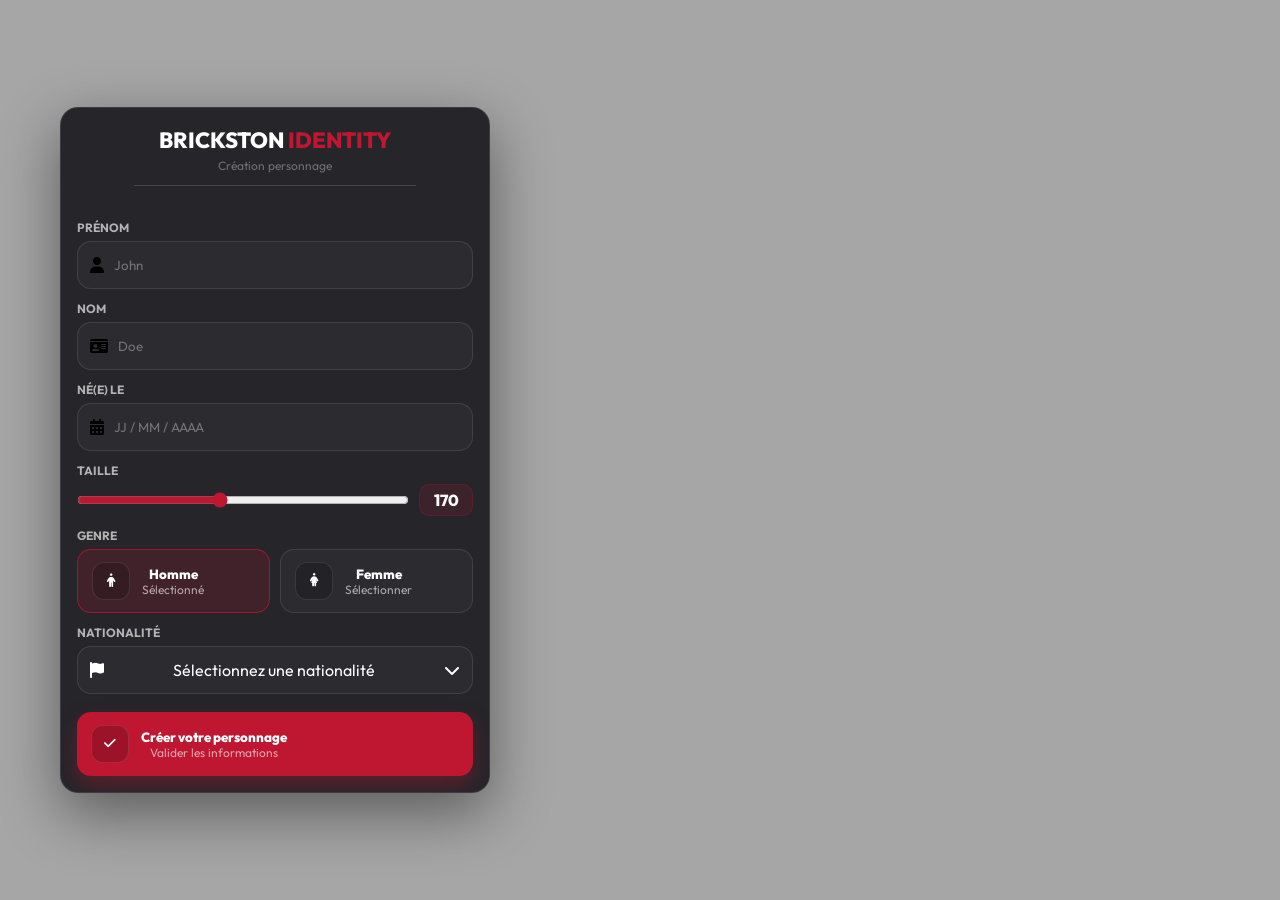
==== UI/index.html @ 40f12c7e "Add files via upload" ====
<!DOCTYPE html>
<html lang="fr">
<head>

<meta charset="UTF-8">
<meta name="viewport" content="width=device-width, initial-scale=1.0">

<title>ARISE Identity</title>

<link rel="stylesheet" href="style.css">

<link rel="stylesheet"
href="https://cdnjs.cloudflare.com/ajax/libs/font-awesome/6.4.0/css/all.min.css">

<link href="https://fonts.googleapis.com/css2?family=Outfit:wght@300;400;600;800&display=swap" rel="stylesheet">

<script src="https://code.jquery.com/jquery-3.6.0.min.js"></script>

</head>

<body>

<div class="identity-card">

<!-- HEADER -->

<div class="card-header">
<div class="card-title">
BRICKSTON <span class="accent">IDENTITY</span>
</div>

<div class="card-subtitle">
Création personnage
</div>

<div class="header-divider"></div>
</div>

<!-- BODY -->

<div class="card-body">

<!-- prénom -->

<div class="field">
<div class="field-label">PRÉNOM</div>

<div class="field-box">
<i class="fa-solid fa-user"></i>
<input type="text" placeholder="John">
</div>
</div>

<!-- nom -->

<div class="field">
<div class="field-label">NOM</div>

<div class="field-box">
<i class="fa-solid fa-id-card"></i>
<input type="text" placeholder="Doe">
</div>
</div>

<!-- date -->

<div class="field">
<div class="field-label">NÉ(E) LE</div>

<div class="field-box">
<i class="fa-solid fa-calendar-days"></i>
<input type="text" placeholder="JJ / MM / AAAA">
</div>
</div>

<!-- taille -->

<div class="field">
<div class="field-label">TAILLE</div>

<div class="slider-wrap">
<input id="height" type="range" min="140" max="210" value="170">
<div id="heightValue" class="slider-value">170</div>
</div>
</div>

<!-- GENRE -->

<div class="field">
<div class="field-label">GENRE</div>

<div class="gender-row">

<button class="gender-btn active">
<div class="icon-square">
<i class="fa-solid fa-person"></i>
</div>

<div class="btn-text">
<div class="btn-title">Homme</div>
<div class="btn-sub">Sélectionné</div>
</div>
</button>

<button class="gender-btn">
<div class="icon-square">
<i class="fa-solid fa-person-dress"></i>
</div>

<div class="btn-text">
<div class="btn-title">Femme</div>
<div class="btn-sub">Sélectionner</div>
</div>
</button>

</div>
</div>

<!-- NATIONALITÉ -->

<div class="field">
<div class="field-label">NATIONALITÉ</div>

<div class="dropdown">

<div class="dropdown-selected">
<i class="fa-solid fa-flag"></i>
<span>Sélectionnez une nationalité</span>
<i class="fa-solid fa-chevron-down"></i>
</div>

<div class="dropdown-list">

<div class="option">France</div>
<div class="option">Belgique</div>
<div class="option">Canada</div>
<div class="option">USA</div>
<div class="option">Espagne</div>
<div class="option">Italie</div>

</div>
</div>
</div>

<!-- bouton -->

<button class="action-btn primary big">

<div class="icon-square">
<i class="fa-solid fa-check"></i>
</div>

<div class="btn-text">
<div class="btn-title">Créer votre personnage</div>
<div class="btn-sub">Valider les informations</div>
</div>

</button>

</div>
</div>

<script src="script.js"></script>

</body>
</html>
---- UI/style.css ----
:root{
--primary:#bf1731;
--primary-glow:rgba(191,23,49,.35);
--bg:rgba(30,30,35,.95);
--border:rgba(255,255,255,.1);
--muted:rgba(255,255,255,.6);
}

*{
margin:0;
padding:0;
box-sizing:border-box;
font-family:'Outfit',sans-serif;
}

body{
height:100vh;
background:rgba(0,0,0,.35);
display:flex;
align-items:center;
padding-left:60px;
}

/* card */

.identity-card{
width:430px;
border-radius:18px;
background:var(--bg);
border:1px solid var(--border);
box-shadow:0 20px 60px rgba(0,0,0,.45);
overflow:hidden;
}

/* header */

.card-header{
padding:18px;
text-align:center;
}

.card-title{
font-size:22px;
font-weight:800;
color:white;
}

.accent{
color:var(--primary);
}

.card-subtitle{
margin-top:4px;
font-size:12px;
color:rgba(255,255,255,.35);
}

.header-divider{
margin:12px auto 0;
width:72%;
height:1px;
background:rgba(255,255,255,.14);
}

/* body */

.card-body{
padding:16px;
display:flex;
flex-direction:column;
gap:12px;
}

/* fields */

.field-label{
font-size:12px;
font-weight:700;
color:rgba(255,255,255,.65);
margin-bottom:6px;
}

.field-box{
display:flex;
align-items:center;
gap:10px;
height:48px;
border-radius:14px;
border:1px solid var(--border);
background:rgba(255,255,255,.03);
padding:0 12px;
}

.field-box input{
width:100%;
border:none;
outline:none;
background:none;
color:white;
}

/* slider */

.slider-wrap{
display:flex;
align-items:center;
gap:10px;
}

.slider-wrap input{
flex:1;
accent-color:var(--primary);
}

.slider-value{
width:54px;
height:32px;
border-radius:10px;
display:flex;
align-items:center;
justify-content:center;
background:rgba(191,23,49,.15);
border:1px solid rgba(191,23,49,.25);
color:white;
font-weight:800;
}

/* GENRE */

.gender-row{
display:flex;
gap:10px;
}

.gender-btn{
flex:1;
height:64px;
display:flex;
align-items:center;
gap:12px;
border-radius:14px;
border:1px solid var(--border);
background:rgba(255,255,255,.03);
cursor:pointer;
transition:.2s;
color:white;
padding:0 14px;
}

.gender-btn:hover{
background:rgba(255,255,255,.06);
transform:translateY(-1px);
}

.gender-btn.active{
background:rgba(191,23,49,.18);
border-color:rgba(191,23,49,.7);
}

/* icons */

.icon-square{
width:38px;
height:38px;
border-radius:12px;
display:flex;
align-items:center;
justify-content:center;
background:rgba(0,0,0,.18);
border:1px solid rgba(255,255,255,.1);
}

.btn-text{
display:flex;
flex-direction:column;
}

.btn-title{
font-weight:800;
}

.btn-sub{
font-size:12px;
color:var(--muted);
}

/* dropdown */

.dropdown{
position:relative;
}

.dropdown-selected{
display:flex;
align-items:center;
justify-content:space-between;
gap:10px;
height:48px;
border-radius:14px;
border:1px solid var(--border);
background:rgba(255,255,255,.03);
padding:0 12px;
color:white;
cursor:pointer;
}

.dropdown-list{
position:absolute;
top:54px;
left:0;
width:100%;
background:var(--bg);
border:1px solid var(--border);
border-radius:14px;
overflow:hidden;
max-height:0;
opacity:0;
transition:.25s;
}

.dropdown.open .dropdown-list{
max-height:200px;
opacity:1;
}

.option{
padding:10px 14px;
cursor:pointer;
color:white;
}

.option:hover{
background:rgba(191,23,49,.2);
}

/* CTA */

.action-btn{
width:100%;
height:64px;
border-radius:14px;
border:none;
display:flex;
align-items:center;
gap:12px;
padding:0 14px;
cursor:pointer;
color:white;
margin-top:6px;
}

.primary{
background:var(--primary);
box-shadow:0 10px 22px var(--primary-glow);
}

.primary:hover{
transform:translateY(-2px);
}
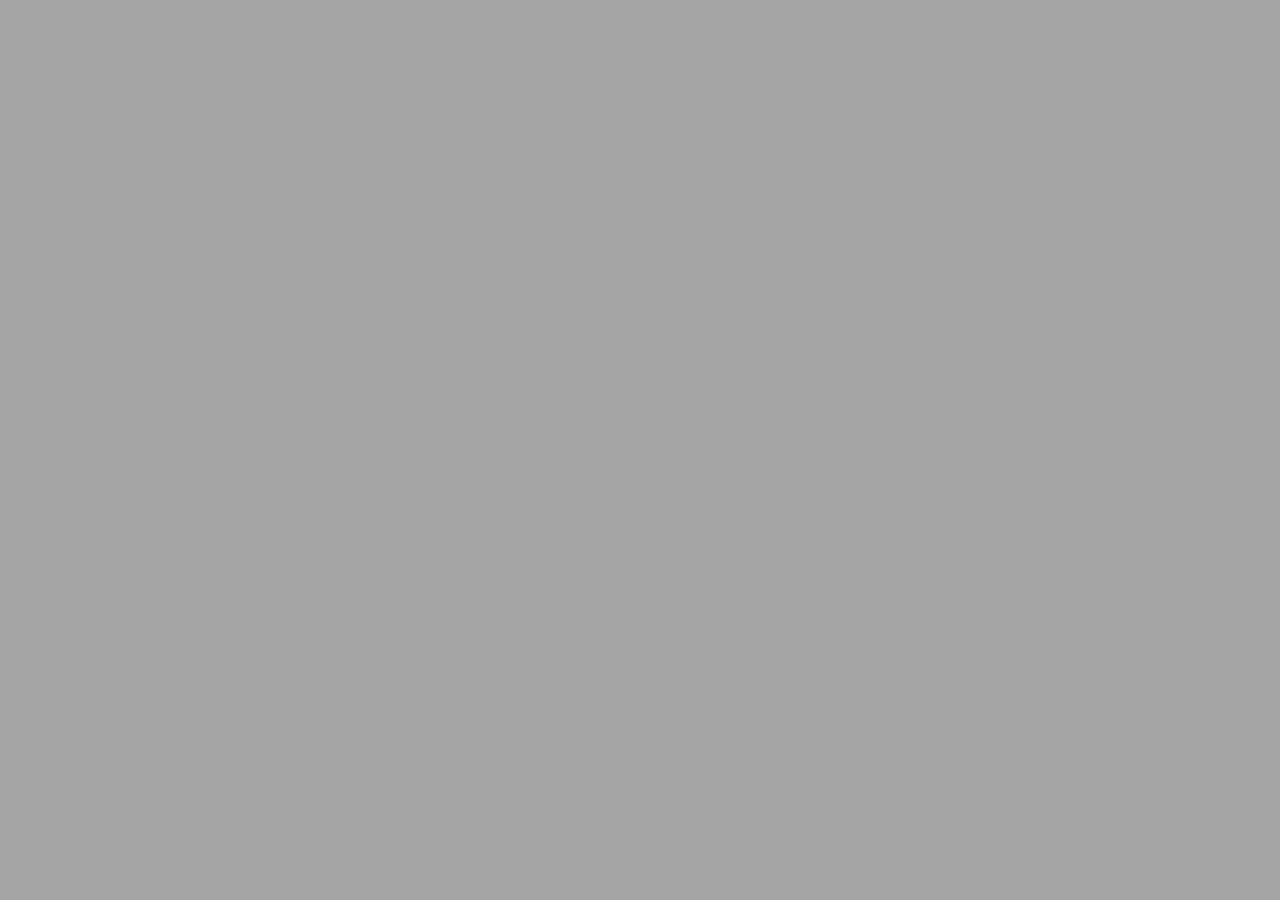
==== commit 06df41b3: "feat: adapt new split UI (index/script/style) with full NUI integration - Update fxmanifest to refer" ====
--- a/UI/index.html
+++ b/UI/index.html
@@ -20,7 +20,7 @@
 
 <body>
 
-<div class="identity-card">
+<div id="creator-container" class="identity-card" style="display:none;">
 
 <!-- HEADER -->
 
@@ -47,7 +47,7 @@
 
 <div class="field-box">
 <i class="fa-solid fa-user"></i>
-<input type="text" placeholder="John">
+<input id="input-firstname" type="text" placeholder="John" maxlength="20">
 </div>
 </div>
 
@@ -58,7 +58,7 @@
 
 <div class="field-box">
 <i class="fa-solid fa-id-card"></i>
-<input type="text" placeholder="Doe">
+<input id="input-lastname" type="text" placeholder="Doe" maxlength="20">
 </div>
 </div>
 
@@ -69,7 +69,7 @@
 
 <div class="field-box">
 <i class="fa-solid fa-calendar-days"></i>
-<input type="text" placeholder="JJ / MM / AAAA">
+<input id="input-birthdate" type="text" placeholder="JJ / MM / AAAA" maxlength="14">
 </div>
 </div>
 
@@ -91,7 +91,7 @@
 
 <div class="gender-row">
 
-<button class="gender-btn active">
+<button class="gender-btn active" data-gender="male">
 <div class="icon-square">
 <i class="fa-solid fa-person"></i>
 </div>
@@ -102,7 +102,7 @@
 </div>
 </button>
 
-<button class="gender-btn">
+<button class="gender-btn" data-gender="female">
 <div class="icon-square">
 <i class="fa-solid fa-person-dress"></i>
 </div>
@@ -121,7 +121,7 @@
 <div class="field">
 <div class="field-label">NATIONALITÉ</div>
 
-<div class="dropdown">
+<div class="dropdown" id="dropdown-nationality">
 
 <div class="dropdown-selected">
 <i class="fa-solid fa-flag"></i>
@@ -142,9 +142,9 @@
 </div>
 </div>
 
-<!-- bouton -->
+<!-- bouton créer -->
 
-<button class="action-btn primary big">
+<button id="btn-create" class="action-btn primary big">
 
 <div class="icon-square">
 <i class="fa-solid fa-check"></i>
@@ -157,6 +157,21 @@
 
 </button>
 
+<!-- bouton annuler -->
+
+<button id="btn-cancel" class="action-btn cancel-btn">
+
+<div class="icon-square">
+<i class="fa-solid fa-xmark"></i>
+</div>
+
+<div class="btn-text">
+<div class="btn-title">Annuler</div>
+<div class="btn-sub">Retour</div>
+</div>
+
+</button>
+
 </div>
 </div>
 
--- a/UI/style.css
+++ b/UI/style.css
@@ -257,3 +257,28 @@
 .primary:hover{
 transform:translateY(-2px);
 }
+
+/* cancel button */
+
+.cancel-btn{
+background:rgba(255,255,255,.05);
+border:1px solid var(--border);
+}
+
+.cancel-btn:hover{
+background:rgba(255,255,255,.1);
+transform:translateY(-1px);
+}
+
+/* shake animation (validation) */
+
+@keyframes shake{
+0%,100%{transform:translateX(0);}
+20%,60%{transform:translateX(-6px);}
+40%,80%{transform:translateX(6px);}
+}
+
+.shake{
+animation:shake .4s ease;
+border-color:var(--primary) !important;
+}
